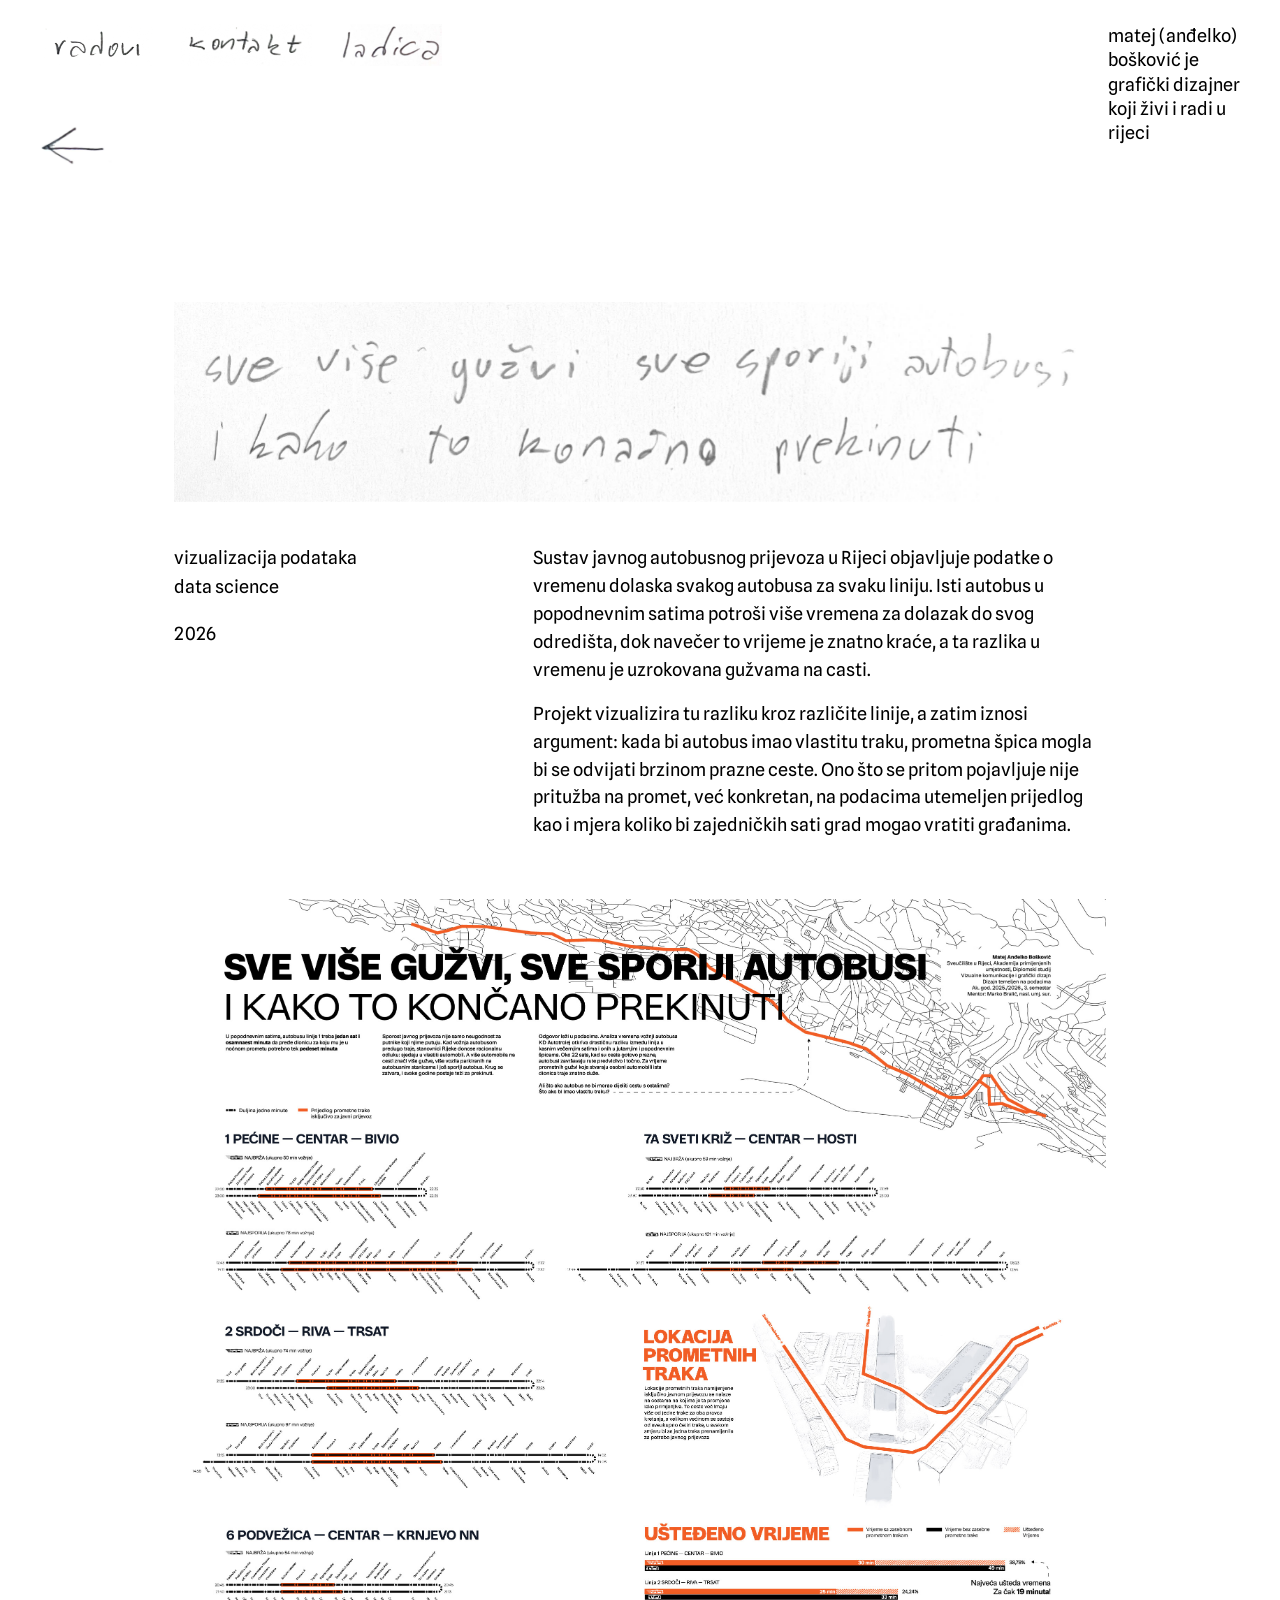
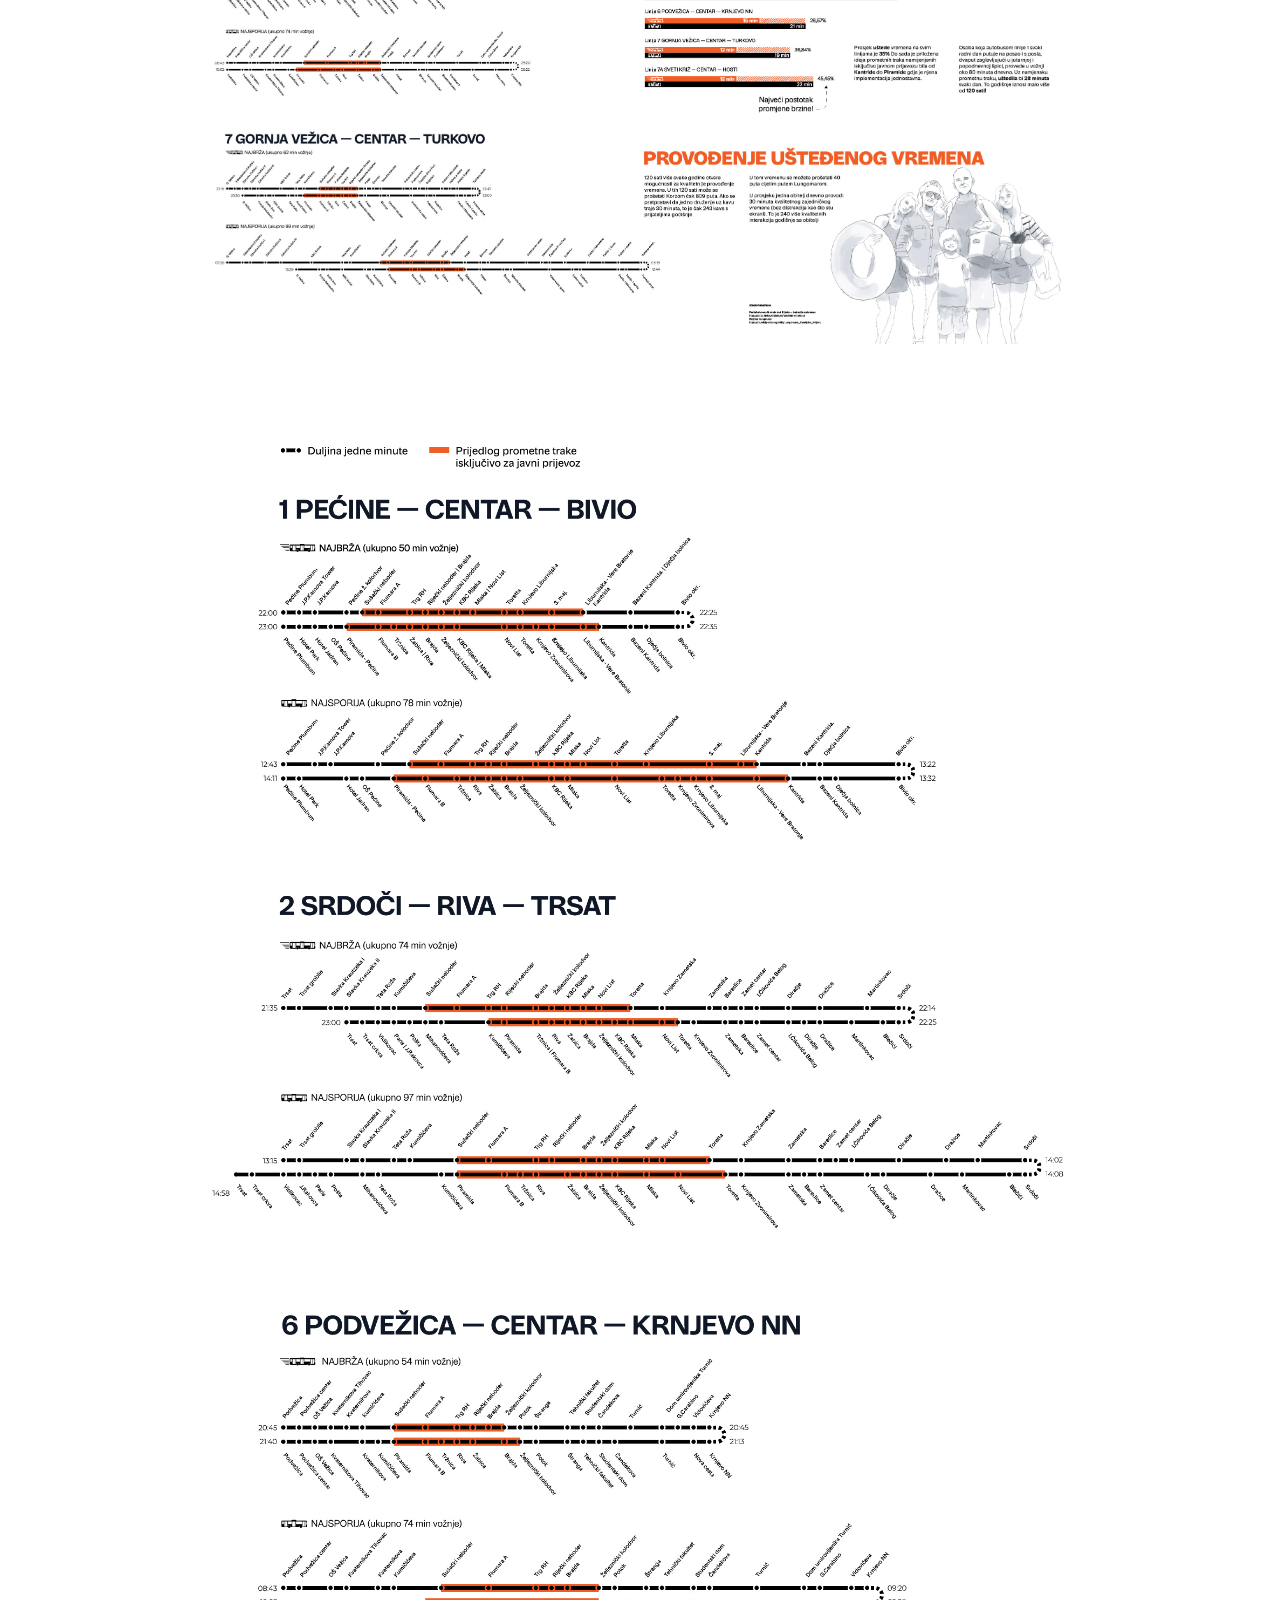
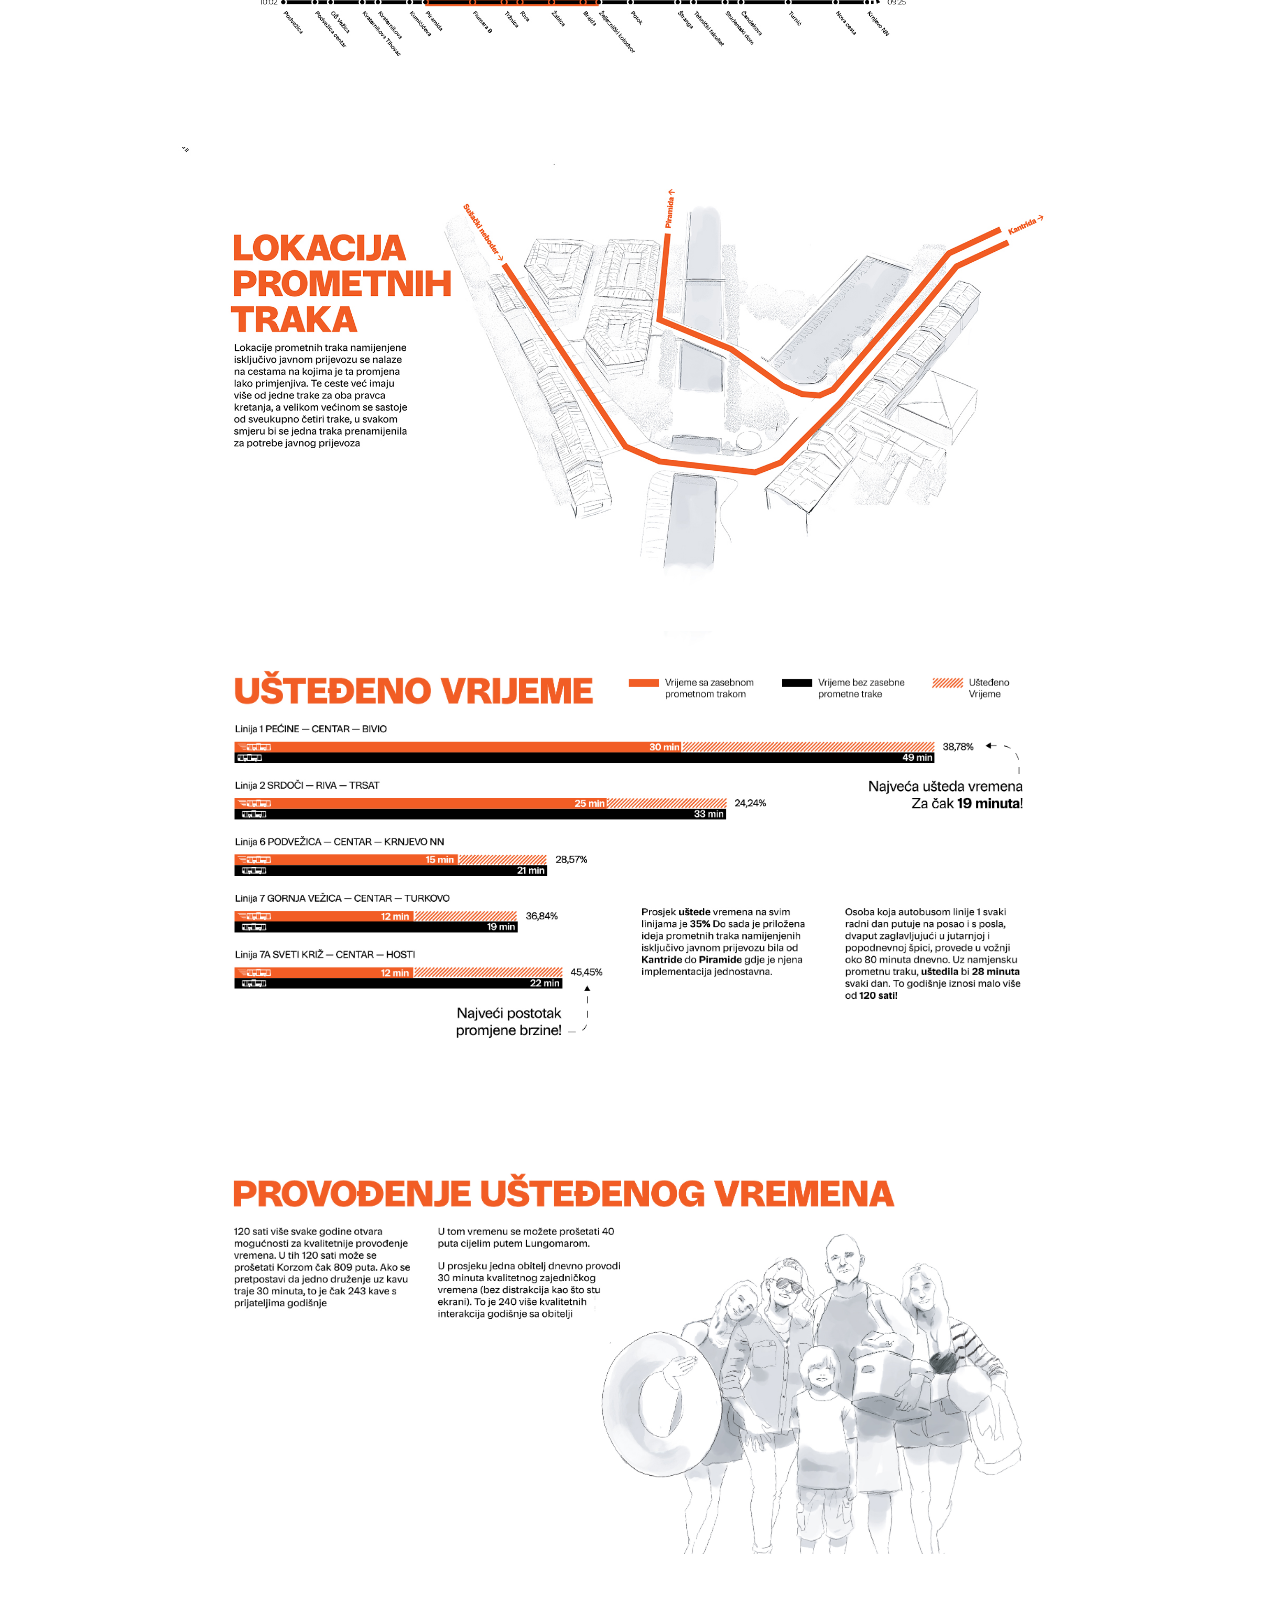
==== autotrolej.html @ 8eba4154 "Update portfolio" ====
<!DOCTYPE html>
<html lang="hr">
<head>
    <meta charset="UTF-8">
    <meta name="viewport" content="width=device-width, initial-scale=1.0">
    <title>Sve više gužvi, sve sporiji autobusi — Matej Bošković | Vizualizacija podataka</title>
    
    <!-- Primary Meta Tags -->
    <meta name="title" content="Sve više gužvi, sve sporiji autobusi — Matej Bošković | Vizualizacija podataka">
    <meta name="description" content="Projekt vizualizacije podataka i analize javnog gradskog prijevoza u Rijeci (2026). Autor: Matej Bošković. Prijedlog uvođenja zasebnih prometnih traka za autobuse.">
    <meta name="keywords" content="Matej Bošković, vizualizacija podataka, data science, Autotrolej Rijeka, javni prijevoz, prometna špica, prometne trake, informacijski dizajn">
    <meta name="author" content="Matej Bošković">
    <meta name="robots" content="index, follow">
    
    <!-- Open Graph -->
    <meta property="og:type" content="article">
    <meta property="og:title" content="Sve više gužvi, sve sporiji autobusi — Matej Bošković">
    <meta property="og:description" content="Vizualizacija podataka i analiza sustava javnog prijevoza u Rijeci. Konkretan prijedlog poboljšanja utemeljen na podacima.">
    <meta property="og:image" content="assets/01_WP_01_ProjectVIZPOD_thumbnail.jpg">
    <meta property="og:site_name" content="Matej Bošković Portfolio">
    <meta property="og:locale" content="hr_HR">
    
    <!-- Twitter -->
    <meta name="twitter:card" content="summary_large_image">
    <meta name="twitter:title" content="Sve više gužvi, sve sporiji autobusi — Matej Bošković">
    <meta name="twitter:description" content="Vizualizacija podataka i analiza sustava javnog prijevoza u Rijeci.">
    <meta name="twitter:image" content="assets/01_WP_01_ProjectVIZPOD_thumbnail.jpg">
    
    <!-- Schema.org JSON-LD -->
    <script type="application/ld+json">
    {
      "@context": "https://schema.org",
      "@type": "VisualArtwork",
      "name": "Sve više gužvi, sve sporiji autobusi — i kako to konačno prekinuti",
      "author": {
        "@type": "Person",
        "name": "Matej Bošković"
      },
      "dateCreated": "2026",
      "artform": "Vizualizacija podataka, Informacijski dizajn",
      "description": "Sustav javnog autobusnog prijevoza u Rijeci objavljuje podatke o vremenu dolaska svakog autobusa za svaku liniju. Projekt vizualizira tu razliku kroz različite linije."
    }
    </script>

    <link rel="stylesheet" href="style.css">
</head>
<body>
    <!-- Full browser viewport width header -->
    <header>
        <nav class="desktop-nav">
            <a href="index.html" class="nav-btn" id="nav-radovi">
                <img src="assets/nav_radovi.png" alt="radovi">
            </a>
            <a href="kontakt.html" class="nav-btn" id="nav-kontakt">
                <img src="assets/nav_kontakt.png" alt="kontakt">
            </a>
            <a href="#" class="nav-btn" id="nav-ladica">
                <img src="assets/nav_ladica.jpg" alt="ladica">
            </a>
        </nav>
        <div class="bio-text">matej (anđelko) 
bošković je 
grafički dizajner 
koji živi i radi u 
rijeci</div>
        <button class="mobile-hamburger-btn" id="mobile-menu-btn" aria-label="Open menu">
            <img src="assets/hamburger_menu.jpg" alt="Menu">
        </button>
    </header>

    <!-- Mobile Navigation Overlay -->
    <div class="mobile-menu-overlay" id="mobile-menu-overlay">
        <div class="mobile-menu-content">
            <a href="index.html" class="nav-btn">
                <img src="assets/nav_radovi.png" alt="radovi">
            </a>
            <a href="kontakt.html" class="nav-btn">
                <img src="assets/nav_kontakt.png" alt="kontakt">
            </a>
            <a href="#" class="nav-btn">
                <img src="assets/nav_ladica.jpg" alt="ladica">
            </a>
        </div>
    </div>

    <!-- Sticky back arrow button using arrow.jpg -->
    <div class="back-arrow-bar">
        <a href="index.html" class="back-link" id="link-back">
            <img src="assets/arrow.jpg" alt="Natrag na radovi">
        </a>
    </div>

    <div class="page-container">
        <main>
            <div class="sso-detail-container">
                <!-- Title graphic -->
                <div class="detail-title-container">
                    <img src="assets/autotrolej_title.jpg" alt="sve više gužvi... title graphic">
                </div>

                <!-- 2-Column Summary Row matching PDF -->
                <div class="sso-summary-row">
                    <div class="sso-tags-col">
                        <div class="tag-bold">vizualizacija podataka</div>
                        <div>data science</div>
                        <div class="sso-year">2026</div>
                    </div>
                    <div class="sso-description-col">
                        <p style="margin-bottom: 16px;">Sustav javnog autobusnog prijevoza u Rijeci objavljuje podatke o vremenu dolaska svakog autobusa za svaku liniju. Isti autobus u popodnevnim satima potroši više vremena za dolazak do svog odredišta, dok navečer to vrijeme je znatno kraće, a ta razlika u vremenu je uzrokovana gužvama na casti.</p>
                        <p>Projekt vizualizira tu razliku kroz različite linije, a zatim iznosi argument: kada bi autobus imao vlastitu traku, prometna špica mogla bi se odvijati brzinom prazne ceste. Ono što se pritom pojavljuje nije pritužba na promet, već konkretan, na podacima utemeljen prijedlog kao i mjera koliko bi zajedničkih sati grad mogao vratiti građanima.</p>
                    </div>
                </div>

                <div class="detail-stack">
                    <img src="assets/01_WP_01_ProjectVIZPOD_1.jpg" class="detail-img-standard" alt="Autotrolej vizualizacija 1">
                    <img src="assets/01_WP_01_ProjectVIZPOD_2.jpg" class="detail-img-standard" alt="Autotrolej vizualizacija 2">
                    <img src="assets/01_WP_01_ProjectVIZPOD_3.jpg" class="detail-img-standard" alt="Autotrolej vizualizacija 3">
                    <img src="assets/01_WP_01_ProjectVIZPOD_4.jpg" class="detail-img-standard" alt="Autotrolej vizualizacija 4">
                    <img src="assets/01_WP_01_ProjectVIZPOD_5.jpg" class="detail-img-standard" alt="Autotrolej vizualizacija 5">
                </div>
            </div>
        </main>
    </div>

    <script src="script.js"></script>
</body>
</html>
---- style.css ----
@import url('https://fonts.googleapis.com/css2?family=Spline+Sans:wght@300;400;500;600&display=swap');

/* Reset and base styles */
* {
    box-sizing: border-box;
    margin: 0;
    padding: 0;
}

body {
    background-color: #ffffff;
    color: #000000;
    font-family: 'Spline Sans', -apple-system, BlinkMacSystemFont, sans-serif;
    font-size: 18px;
    line-height: 1.5;
    -webkit-font-smoothing: antialiased;
    display: flex;
    flex-direction: column;
    align-items: center;
    min-height: 100vh;
    width: 100%;
    overflow-x: hidden;
    padding-bottom: 120px;
}

body.menu-open {
    overflow: hidden;
}

/* Full Browser Viewport Width Header */
header {
    width: 100%;
    display: flex;
    justify-content: space-between;
    align-items: flex-start;
    padding: 24px 40px 40px 40px;
}

/* Navigation menu using handwritten JPG buttons */
nav.desktop-nav {
    display: flex;
    gap: 28px;
    align-items: flex-end;
}

.nav-btn {
    display: inline-block;
    text-decoration: none;
    position: relative;
    padding-bottom: 4px;
    transition: opacity 0.2s ease;
}

.nav-btn img {
    height: 42px;
    width: auto;
    display: block;
    object-fit: contain;
}

.nav-btn:hover {
    opacity: 0.6;
}

/* Active navigation underline */
.nav-btn.active::after {
    content: '';
    position: absolute;
    bottom: -1px;
    left: 0;
    width: 100%;
    height: 1px;
    background-color: #000000;
}

/* Bio Text block (Full Right Browser Edge) */
.bio-text {
    font-family: 'Spline Sans', sans-serif;
    font-size: 18px;
    font-weight: 400;
    line-height: 1.35;
    color: #000000;
    text-align: left;
    white-space: pre-line;
}

/* Mobile Hamburger Menu Button (Hidden on Desktop) */
.mobile-hamburger-btn {
    display: none;
    background: none;
    border: none;
    cursor: pointer;
    padding: 0;
}

.mobile-hamburger-btn img {
    height: 38px;
    width: auto;
    display: block;
}

/* Mobile Navigation Menu Overlay */
.mobile-menu-overlay {
    display: none;
    position: fixed;
    top: 0;
    left: 0;
    width: 100vw;
    height: 100vh;
    background-color: #ffffff;
    z-index: 1000;
    flex-direction: column;
    justify-content: center;
    align-items: center;
    gap: 40px;
    opacity: 0;
    pointer-events: none;
    transition: opacity 0.3s ease;
}

.mobile-menu-overlay.active {
    opacity: 1;
    pointer-events: auto;
}

.mobile-menu-content {
    display: flex;
    flex-direction: column;
    align-items: center;
    gap: 40px;
}

.mobile-menu-content .nav-btn img {
    height: 54px;
}

/* Sticky Back Arrow Bar directly below header navigation buttons */
.back-arrow-bar {
    width: 100%;
    display: flex;
    justify-content: flex-start;
    padding-left: 40px;
    margin-top: -65px;
    margin-bottom: 20px;
    position: sticky;
    top: 20px;
    z-index: 100;
    pointer-events: none;
}

.back-link {
    display: inline-block;
    pointer-events: auto;
    transition: opacity 0.2s ease, transform 0.2s ease;
}

.back-link img {
    height: 52px;
    width: auto;
    display: block;
}

.back-link:hover {
    opacity: 0.6;
    transform: scale(1.05);
}

/* Page Container for Main Content */
.page-container {
    width: 100%;
    max-width: 1512px;
    padding: 0 23px;
    display: flex;
    flex-direction: column;
    align-items: center;
}

/* Full Width Container for Contact Page */
.full-width-container {
    width: 100%;
    display: flex;
    flex-direction: column;
    align-items: center;
}

/* Gentle Fade In Up Animation Keyframes for All Pages */
@keyframes fadeInUp {
    0% {
        opacity: 0;
        transform: translateY(40px);
    }
    100% {
        opacity: 1;
        transform: translateY(0);
    }
}

/* Main Content Area: Applies gentle fade-in-up animation on every page load */
main {
    width: 100%;
    display: flex;
    flex-direction: column;
    align-items: center;
    animation: fadeInUp 1.4s cubic-bezier(0.16, 1, 0.3, 1) forwards;
}

/* Hero Central Beanie Illustration Section (Radovi Page) */
.hero-illustration-container {
    width: 100%;
    margin-top: 15px;
    margin-bottom: clamp(160px, 18vh, 240px);
    display: flex;
    justify-content: center;
    align-items: center;
    text-align: center;
    animation: fadeInUp 1.4s cubic-bezier(0.16, 1, 0.3, 1) 0.1s both;
}

.hero-illustration-container img {
    width: auto;
    max-width: min(740px, 75vw);
    max-height: min(460px, 48vh);
    height: auto;
    object-fit: contain;
    margin: 0 auto;
    display: block;
}

/* 2-Column Project Grid matching mainpage.pdf */
.project-grid {
    width: 100%;
    max-width: 960px;
    display: grid;
    grid-template-columns: repeat(2, 454px);
    justify-content: center;
    grid-column-gap: 52px;
    grid-row-gap: 104px;
    margin-bottom: 100px;
    animation: fadeInUp 1.4s cubic-bezier(0.16, 1, 0.3, 1) 0.25s both;
}

/* Project Card */
.project-card {
    display: flex;
    flex-direction: column;
    text-decoration: none;
    color: #000000;
    transition: transform 0.25s ease, opacity 0.25s ease;
}

.project-card:hover {
    transform: translateY(-4px);
}

/* Card Image Wrapper: Fixed dimensions preserved (aspect ratio 454 / 302) */
.project-img-wrapper {
    width: 100%;
    aspect-ratio: 454 / 302;
    background-color: #ffffff;
    overflow: hidden;
    margin-bottom: 14px;
    border: 1px solid #eeeeee;
    display: flex;
    align-items: center;
    justify-content: center;
}

/* Show 100% of original artwork without cropping for logos/diagrams */
.project-img-wrapper img {
    width: 100%;
    height: 100%;
    object-fit: contain;
    display: block;
    transition: filter 0.3s ease;
}

/* Full-bleed project thumbnails fill the entire card with zero whitespace */
#card-sso .project-img-wrapper img,
#card-srce .project-img-wrapper img,
#card-mnv .project-img-wrapper img {
    object-fit: cover;
    object-position: center;
}

.project-card:hover .project-img-wrapper img {
    filter: brightness(0.96);
}

.project-caption {
    font-family: 'Spline Sans', sans-serif;
    font-size: 18px;
    font-weight: 400;
    line-height: 1.4;
    color: #000000;
    text-transform: lowercase;
}

/* Contact Page Layout: Hand finger tip extends all the way to beginning of text */
.contact-section-full {
    width: 100%;
    display: flex;
    align-items: flex-start;
    justify-content: flex-end;
    margin-top: clamp(20px, 4vh, 45px);
    padding-right: 40px;
    overflow-x: clip;
    position: relative;
    animation: fadeInUp 1.4s cubic-bezier(0.16, 1, 0.3, 1) 0.1s both;
}

.contact-hand-picture {
    flex: 1;
    display: flex;
    justify-content: flex-end;
    align-items: flex-start;
    min-width: 0;
    overflow: visible;
}

.contact-illustration-left {
    width: calc(100% + 80px);
    height: auto;
    margin-left: -80px; /* Clean off-screen bleed on left edge */
    display: block;
}

.contact-info-block-right {
    flex-shrink: 0;
    display: flex;
    flex-direction: column;
    gap: clamp(18px, 2.2vh, 26px);
    font-family: 'Spline Sans', sans-serif;
    font-size: 18px;
    font-weight: 400;
    text-align: left;
    white-space: nowrap;
    margin-left: clamp(16px, 1.4vw, 22px);
    margin-top: var(--contact-finger-y, calc(8.5vw - 34px));
}

.contact-info-block-right a {
    color: #000000;
    text-decoration: none;
    transition: opacity 0.2s ease;
}

.contact-info-block-right a:hover {
    opacity: 0.6;
    text-decoration: underline;
}

/* SSO Detail Page Layout matching PDF */
.sso-detail-container {
    width: 100%;
    max-width: 932px;
    display: flex;
    flex-direction: column;
    align-items: center;
    margin-top: 110px;
    position: relative;
    animation: fadeInUp 1.5s cubic-bezier(0.16, 1, 0.3, 1) forwards;
}

.detail-title-container {
    width: 100%;
    margin-bottom: 35px;
    animation: fadeInUp 1.4s cubic-bezier(0.16, 1, 0.3, 1) 0.15s both;
}

.detail-title-container img {
    width: 100%;
    height: auto;
    object-fit: contain;
}

/* 2-Column Summary Row matching PDF */
.sso-summary-row {
    width: 100%;
    display: flex;
    justify-content: space-between;
    align-items: flex-start;
    margin-bottom: 60px;
    animation: fadeInUp 1.4s cubic-bezier(0.16, 1, 0.3, 1) 0.3s both;
}

.sso-tags-col {
    width: 250px;
    font-family: 'Spline Sans', sans-serif;
    font-size: 18px;
    font-weight: 400;
    line-height: 1.5;
    color: #000000;
    display: flex;
    flex-direction: column;
    gap: 2px;
}

.sso-tags-col .tag-bold {
    font-weight: 400;
}

.sso-year {
    margin-top: 18px;
    font-weight: 400;
}

.sso-tags-col a {
    color: #000000;
    text-decoration: underline;
    text-decoration-thickness: 1px;
    text-underline-offset: 3px;
    transition: opacity 0.2s ease;
}

.sso-tags-col a:hover {
    opacity: 0.6;
}

.sso-description-col {
    width: 573px;
    font-family: 'Spline Sans', sans-serif;
    font-size: 18px;
    font-weight: 400;
    line-height: 1.55;
    color: #000000;
    text-align: left;
}

/* Detail Image Stack with gentle fade-in-up transition */
.detail-stack {
    width: 100%;
    display: flex;
    flex-direction: column;
    align-items: stretch;
    gap: 45px;
    animation: fadeInUp 1.4s cubic-bezier(0.16, 1, 0.3, 1) 0.45s both;
}

.detail-img-standard {
    display: block;
    width: 100%;
    height: auto;
}

.detail-img-full {
    display: block;
    width: calc(100vw - 46px);
    max-width: 1480px;
    height: auto;
    margin-left: calc(-1 * (min(100vw - 46px, 1480px) - 100%) / 2);
}

/* 2-Column Caption Row with exact 8px distance below adjacent photo */
.sso-caption-row {
    width: 100%;
    display: flex;
    justify-content: space-between;
    align-items: flex-start;
    margin-top: -37px;
    margin-bottom: 15px;
}

.sso-caption-left {
    width: 340px;
    font-family: 'Spline Sans', sans-serif;
    font-size: 18px;
    font-weight: 400;
    line-height: 1.4;
    color: #000000;
}

.sso-caption-right {
    width: 340px;
    font-family: 'Spline Sans', sans-serif;
    font-size: 18px;
    font-weight: 400;
    line-height: 1.4;
    color: #000000;
}

/* Responsive Breakpoints & Mobile Layout (< 768px) */
@media (max-width: 768px) {
    header {
        padding: 24px 24px 20px 24px;
        align-items: flex-start;
    }

    nav.desktop-nav {
        display: none;
    }

    .mobile-hamburger-btn {
        display: block;
    }

    .mobile-menu-overlay {
        display: flex;
    }

    .bio-text {
        font-size: 16px;
        line-height: 1.3;
    }

    .hero-illustration-container {
        margin-top: 10px;
        margin-bottom: 145px;
    }

    .hero-illustration-container img {
        max-width: 85%;
    }

    /* 1-Column Project Grid matching mobile - mainpage.pdf */
    .project-grid {
        grid-template-columns: 1fr;
        max-width: 100%;
        padding: 0 10px;
        grid-row-gap: 56px;
    }

    .project-img-wrapper {
        aspect-ratio: 354 / 236;
    }

    .project-caption {
        font-size: 16px;
    }

    /* Mobile Contact Page matching mobile - kontakt.pdf */
    .contact-section-full {
        flex-direction: column-reverse;
        align-items: flex-start;
        padding: 0 24px;
        margin-top: 30px;
    }

    .contact-info-block-right {
        margin-left: 0;
        margin-right: 0;
        margin-top: 0;
        transform: none;
        gap: 16px;
        font-size: 18px;
        margin-bottom: 24px;
    }

    .contact-hand-picture {
        width: 100%;
        display: flex;
        justify-content: flex-start;
    }

    .contact-illustration-left {
        width: 280px;
        max-width: 85%;
        height: auto;
        max-height: none;
        margin-left: 0;
        object-position: left top;
        display: block;
    }

    /* Mobile Project Detail Page matching mobile - susacka spustacka.pdf */
    .sso-detail-container {
        margin-top: 30px;
        padding: 0 10px;
    }

    /* Remove back arrow on mobile view - only needed on desktop */
    .back-arrow-bar {
        display: none !important;
    }

    .back-link img {
        height: 38px;
    }

    .sso-summary-row, .sso-caption-row {
        flex-direction: column;
        gap: 20px;
        margin-bottom: 30px;
    }

    .sso-tags-col, .sso-description-col, .sso-caption-left, .sso-caption-right {
        width: 100%;
        font-size: 16px;
    }

    .detail-stack {
        gap: 30px;
    }
}
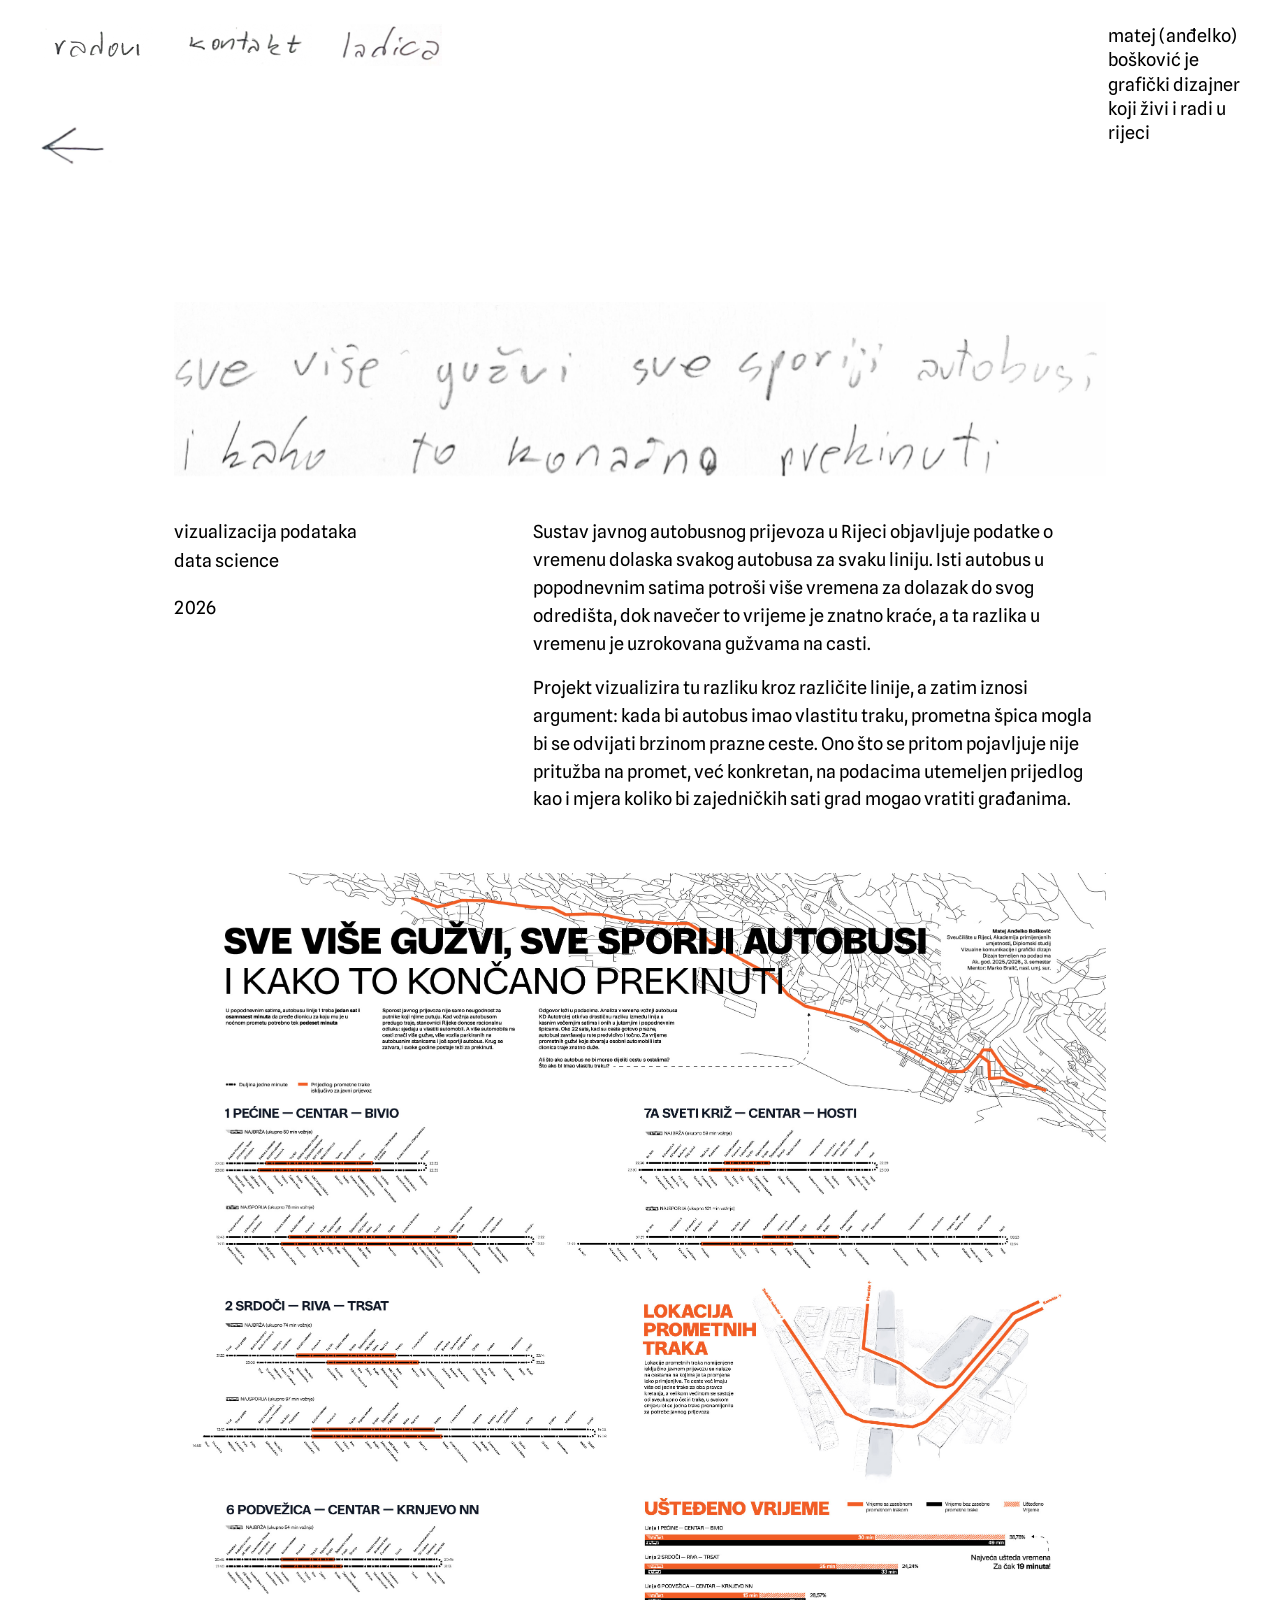
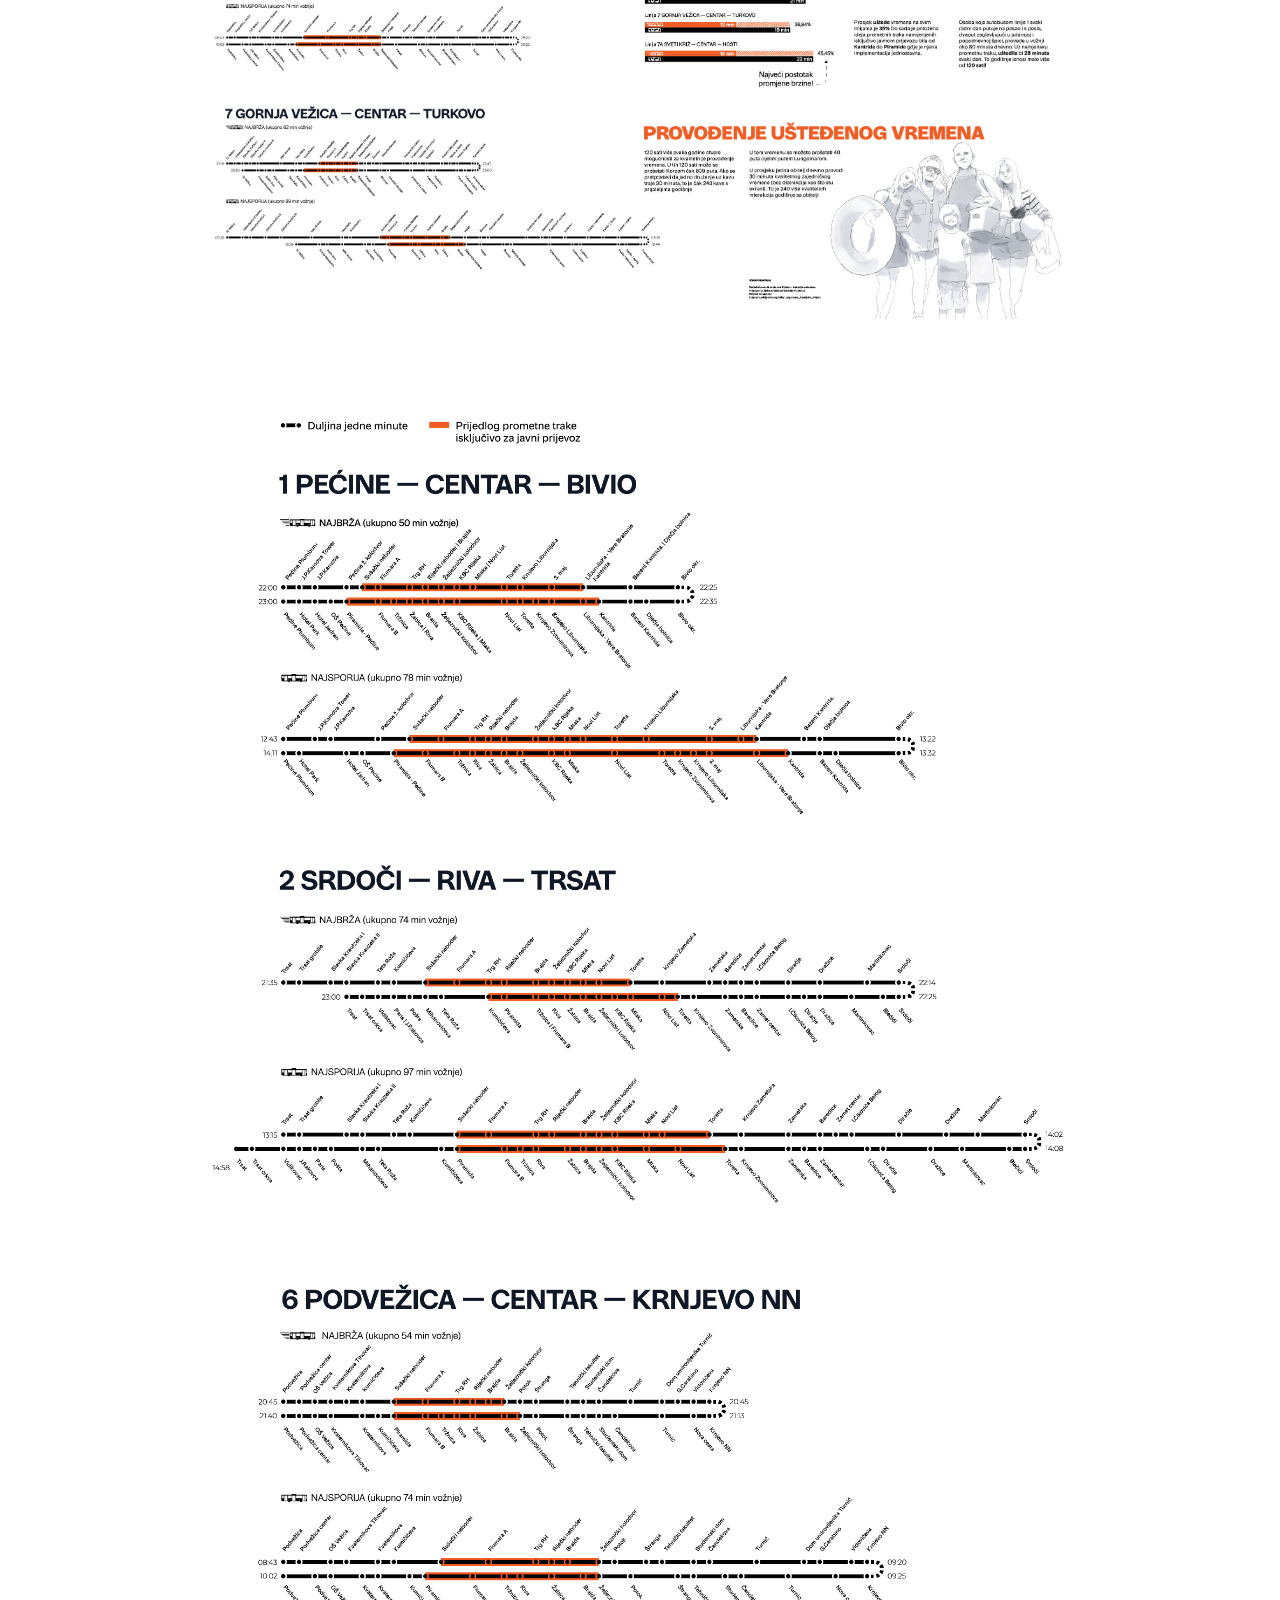
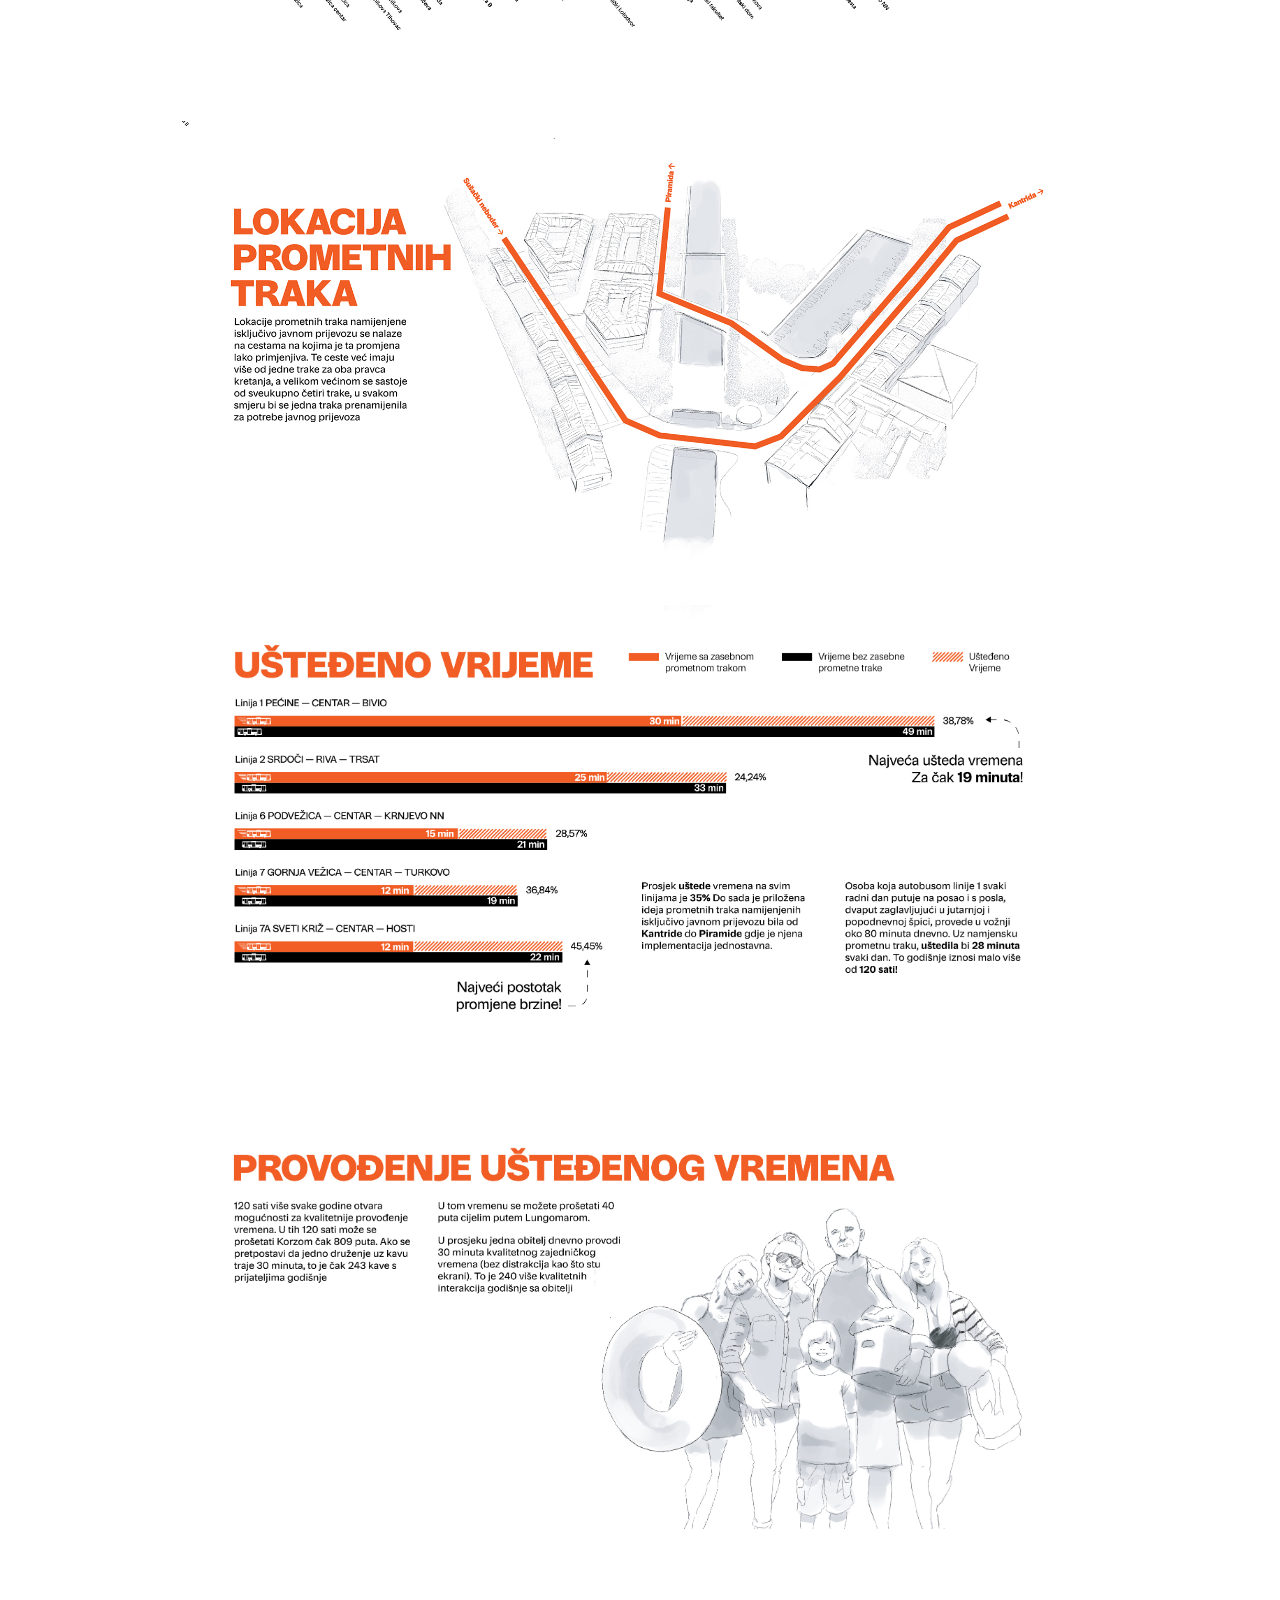
==== commit 4beec740: "initial commit" ====
--- a/autotrolej.html
+++ b/autotrolej.html
@@ -54,7 +54,7 @@
             <a href="kontakt.html" class="nav-btn" id="nav-kontakt">
                 <img src="assets/nav_kontakt.png" alt="kontakt">
             </a>
-            <a href="#" class="nav-btn" id="nav-ladica">
+            <a href="ladica.html" class="nav-btn" id="nav-ladica">
                 <img src="assets/nav_ladica.jpg" alt="ladica">
             </a>
         </nav>
@@ -70,6 +70,7 @@
 
     <!-- Mobile Navigation Overlay -->
     <div class="mobile-menu-overlay" id="mobile-menu-overlay">
+        <button class="mobile-menu-close-btn" id="mobile-menu-close" aria-label="Zatvori izbornik"><img src="assets/x.jpg" alt="zatvori"></button>
         <div class="mobile-menu-content">
             <a href="index.html" class="nav-btn">
                 <img src="assets/nav_radovi.png" alt="radovi">
@@ -77,7 +78,7 @@
             <a href="kontakt.html" class="nav-btn">
                 <img src="assets/nav_kontakt.png" alt="kontakt">
             </a>
-            <a href="#" class="nav-btn">
+            <a href="ladica.html" class="nav-btn">
                 <img src="assets/nav_ladica.jpg" alt="ladica">
             </a>
         </div>
--- a/style.css
+++ b/style.css
@@ -134,6 +134,30 @@
     height: 54px;
 }
 
+/* X close button in top-right of mobile overlay */
+.mobile-menu-close-btn {
+    position: absolute;
+    top: 24px;
+    right: 28px;
+    background: none;
+    border: none;
+    cursor: pointer;
+    padding: 0;
+    line-height: 0;
+    opacity: 0.85;
+    transition: opacity 0.2s;
+}
+
+.mobile-menu-close-btn img {
+    height: 36px;
+    width: auto;
+    display: block;
+}
+
+.mobile-menu-close-btn:hover {
+    opacity: 1;
+}
+
 /* Sticky Back Arrow Bar directly below header navigation buttons */
 .back-arrow-bar {
     width: 100%;
@@ -207,8 +231,8 @@
 /* Hero Central Beanie Illustration Section (Radovi Page) */
 .hero-illustration-container {
     width: 100%;
-    margin-top: 15px;
-    margin-bottom: clamp(160px, 18vh, 240px);
+    margin-top: -30px;
+    margin-bottom: clamp(40px, 6vh, 80px);
     display: flex;
     justify-content: center;
     align-items: center;
@@ -217,9 +241,8 @@
 }
 
 .hero-illustration-container img {
-    width: auto;
-    max-width: min(740px, 75vw);
-    max-height: min(460px, 48vh);
+    width: 100%;
+    max-width: 960px;
     height: auto;
     object-fit: contain;
     margin: 0 auto;
@@ -234,7 +257,7 @@
     grid-template-columns: repeat(2, 454px);
     justify-content: center;
     grid-column-gap: 52px;
-    grid-row-gap: 104px;
+    grid-row-gap: 52px;
     margin-bottom: 100px;
     animation: fadeInUp 1.4s cubic-bezier(0.16, 1, 0.3, 1) 0.25s both;
 }
@@ -252,10 +275,10 @@
     transform: translateY(-4px);
 }
 
-/* Card Image Wrapper: Fixed dimensions preserved (aspect ratio 454 / 302) */
+/* Card Image Wrapper: Square 1:1 ratio */
 .project-img-wrapper {
     width: 100%;
-    aspect-ratio: 454 / 302;
+    aspect-ratio: 1 / 1;
     background-color: #ffffff;
     overflow: hidden;
     margin-bottom: 14px;
@@ -503,8 +526,9 @@
     }
 
     .hero-illustration-container {
-        margin-top: 10px;
-        margin-bottom: 145px;
+        margin-top: 0;
+        margin-bottom: 60px;
+        min-height: calc(100svh - 280px);
     }
 
     .hero-illustration-container img {
@@ -520,7 +544,7 @@
     }
 
     .project-img-wrapper {
-        aspect-ratio: 354 / 236;
+        aspect-ratio: 1 / 1;
     }
 
     .project-caption {
